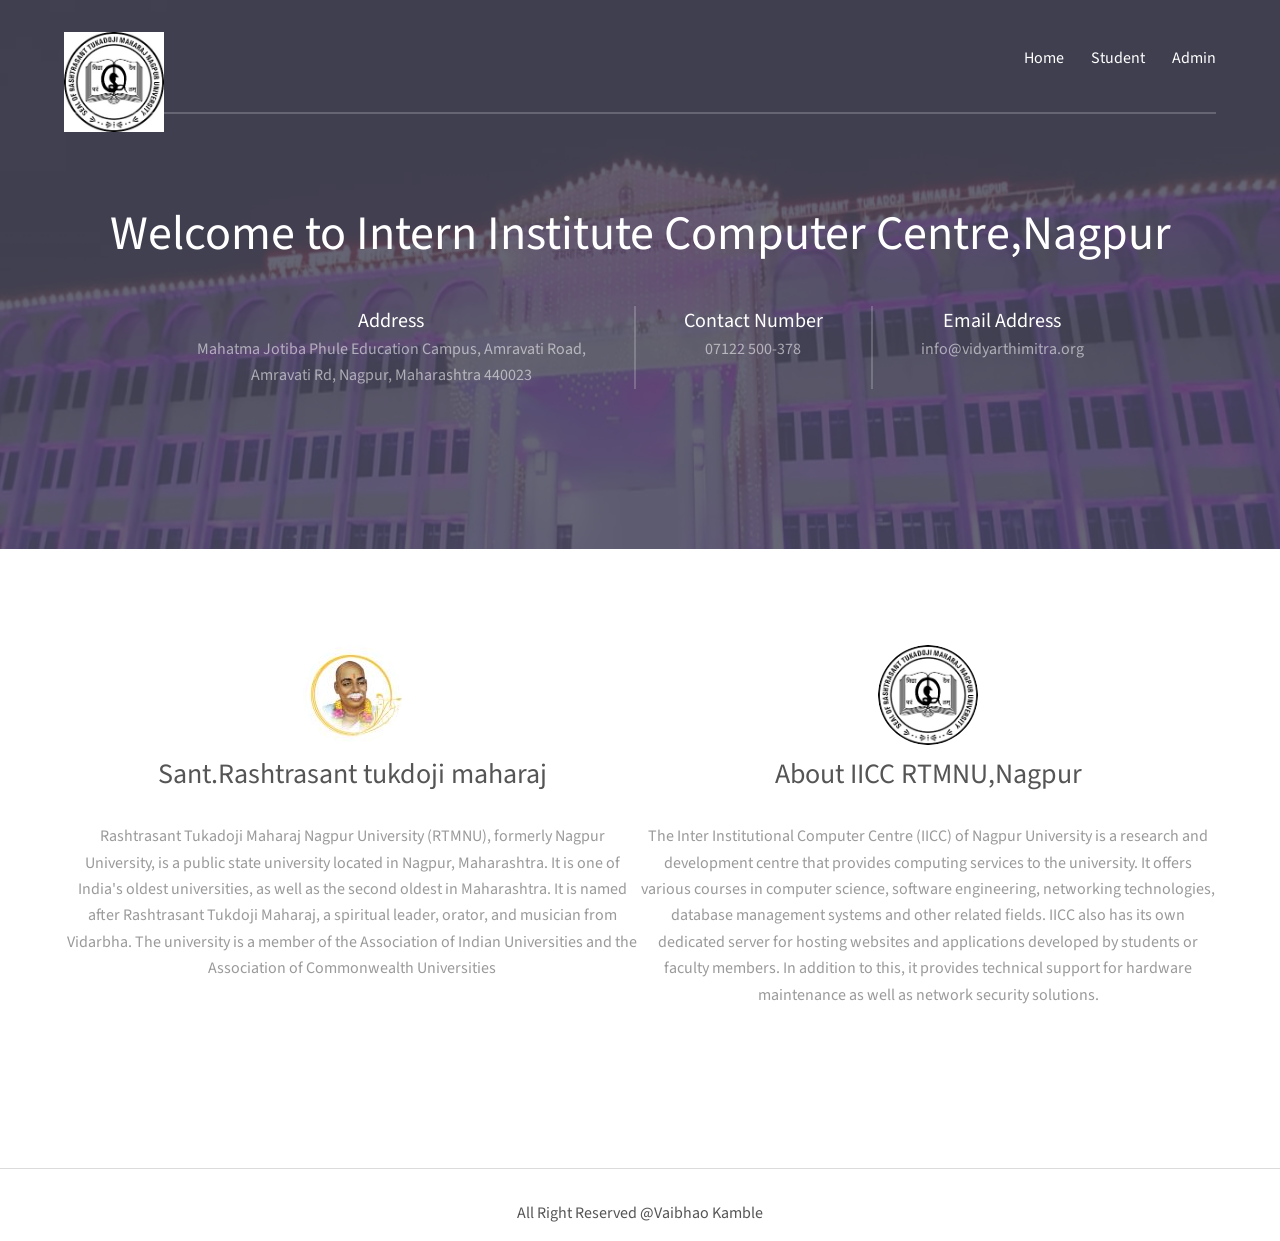
==== index.html @ 9a88040d "srms" ====
<!DOCTYPE html>
<html>
  <head>
    <title>RTMNU NAGPUR</title>
    <meta charset="utf-8" />
    <meta name="viewport" content="width=device-width, initial-scale=1" />
    <link rel="stylesheet" href="assets/css/main.css" />
  </head>
  <body>
    <!-- Header -->
    <header id="header">
      <div class="inner">
        <!--<a href="index.html" class="logo"><strong> NIT Raipur</strong></a>-->
        <div style="width: 10%; float: left">
          <img src="logo.jpeg" align="left" width="100" height="100" />
        </div>
        <nav id="nav">
          <a href="index.html">Home</a> <a href="dgiOneView.html">Student</a>
          <a href="adminLogin.html">Admin</a>
        </nav>
        <a href="#navPanel" class="navPanelToggle"
          ><span class="fa fa-bars"></span
        ></a>
      </div>
    </header>

    <!-- Banner -->
    <section id="banner">
      <div class="inner">
        <header>
          <h1>Welcome to Intern Institute Computer Centre,Nagpur</h1>
        </header>

        <div class="flex">
          <div>
            <h3>Address</h3>
            <p>
              Mahatma Jotiba Phule Education Campus, Amravati Road, <br />
              Amravati Rd, Nagpur, Maharashtra 440023
            </p>
          </div>

          <div>
            <h3>Contact Number</h3>
            <p>07122 500-378</p>
          </div>

          <div>
            <h3>Email Address</h3>
            <p>info@vidyarthimitra.org</p>
          </div>
        </div>
      </div>
    </section>

    <!-- Three -->
    <section id="three" class="wrapper align-center">
      <div class="inner">
        <div class="flex flex-2">
          <article>
            <div class="image round">
              <img src="rtmnu1.jpg" alt="Pic 01" />
            </div>
            <header>
              <h3>Sant.Rashtrasant tukdoji maharaj</h3>
            </header>
            <p>
              Rashtrasant Tukadoji Maharaj Nagpur University (RTMNU), formerly
              Nagpur University, is a public state university located in Nagpur,
              Maharashtra. It is one of India's oldest universities, as well as
              the second oldest in Maharashtra. It is named after Rashtrasant
              Tukdoji Maharaj, a spiritual leader, orator, and musician from
              Vidarbha. The university is a member of the Association of Indian
              Universities and the Association of Commonwealth Universities
            </p>
          </article>
          <article>
            <div class="image round">
              <img src="logo.jpeg" width="100" height="100" alt="Pic 02" />
            </div>
            <header>
              <h3>About IICC RTMNU,Nagpur</h3>
            </header>
            <p>
              The Inter Institutional Computer Centre (IICC) of Nagpur
              University is a research and development centre that provides
              computing services to the university. It offers various courses in
              computer science, software engineering, networking technologies,
              database management systems and other related fields. IICC also
              has its own dedicated server for hosting websites and applications
              developed by students or faculty members. In addition to this, it
              provides technical support for hardware maintenance as well as
              network security solutions.
            </p>
          </article>
        </div>
      </div>
    </section>

    <!-- Scripts -->
    <script src="assets/js/jquery.min.js"></script>
    <script src="assets/js/skel.min.js"></script>
    <script src="assets/js/util.js"></script>
    <script src="assets/js/main.js"></script>
    <hr class="new1" />
    <center>
      <h1>All Right Reserved @Vaibhao Kamble</h1>
    </center>
  </body>
</html>
---- assets/css/main.css ----
@charset "UTF-8";
@import url(font-awesome.min.css);
@import "https://fonts.googleapis.com/css?family=Source+Sans+Pro:300,400,600";

/*
	Projection by TEMPLATED
	templated.co @templatedco
	Released for free under the Creative Commons Attribution 3.0 license (templated.co/license)
*/

/* Reset */

	html, body, div, span, applet, object, iframe, h1, h2, h3, h4, h5, h6, p, blockquote, pre, a, abbr, acronym, address, big, cite, code, del, dfn, em, img, ins, kbd, q, s, samp, small, strike, strong, sub, sup, tt, var, b, u, i, center, dl, dt, dd, ol, ul, li, fieldset, form, label, legend, table, caption, tbody, tfoot, thead, tr, th, td, article, aside, canvas, details, embed, figure, figcaption, footer, header, hgroup, menu, nav, output, ruby, section, summary, time, mark, audio, video {
		margin: 0;
		padding: 0;
		border: 0;
		font-size: 100%;
		font: inherit;
		vertical-align: baseline;
	}

	article, aside, details, figcaption, figure, footer, header, hgroup, menu, nav, section {
		display: block;
	}

	body {
		line-height: 1;
	}

	ol, ul {
		list-style: none;
	}

	blockquote, q {
		quotes: none;
	}

	blockquote:before, blockquote:after, q:before, q:after {
		content: '';
		content: none;
	}

	table {
		border-collapse: collapse;
		border-spacing: 0;
	}

	body {
		-webkit-text-size-adjust: none;
	}

/* Box Model */

	*, *:before, *:after {
		-moz-box-sizing: border-box;
		-webkit-box-sizing: border-box;
		box-sizing: border-box;
	}

/* Containers */

	.container {
		margin-left: auto;
		margin-right: auto;
	}

	.container.\31 25\25 {
		width: 100%;
		max-width: 100em;
		min-width: 80em;
	}

	.container.\37 5\25 {
		width: 60em;
	}

	.container.\35 0\25 {
		width: 40em;
	}

	.container.\32 5\25 {
		width: 20em;
	}

	.container {
		width: 80em;
	}

	@media screen and (max-width: 1680px) {

		.container.\31 25\25 {
			width: 100%;
			max-width: 100em;
			min-width: 80em;
		}

		.container.\37 5\25 {
			width: 60em;
		}

		.container.\35 0\25 {
			width: 40em;
		}

		.container.\32 5\25 {
			width: 20em;
		}

		.container {
			width: 80em;
		}

	}

	@media screen and (max-width: 1280px) {

		.container.\31 25\25 {
			width: 100%;
			max-width: 81.25em;
			min-width: 65em;
		}

		.container.\37 5\25 {
			width: 48.75em;
		}

		.container.\35 0\25 {
			width: 32.5em;
		}

		.container.\32 5\25 {
			width: 16.25em;
		}

		.container {
			width: 65em;
		}

	}

	@media screen and (max-width: 980px) {

		.container.\31 25\25 {
			width: 100%;
			max-width: 112.5%;
			min-width: 90%;
		}

		.container.\37 5\25 {
			width: 67.5%;
		}

		.container.\35 0\25 {
			width: 45%;
		}

		.container.\32 5\25 {
			width: 22.5%;
		}

		.container {
			width: 90%;
		}

	}

	@media screen and (max-width: 736px) {

		.container.\31 25\25 {
			width: 100%;
			max-width: 112.5%;
			min-width: 90%;
		}

		.container.\37 5\25 {
			width: 67.5%;
		}

		.container.\35 0\25 {
			width: 45%;
		}

		.container.\32 5\25 {
			width: 22.5%;
		}

		.container {
			width: 90% !important;
		}

	}

	@media screen and (max-width: 480px) {

		.container.\31 25\25 {
			width: 100%;
			max-width: 112.5%;
			min-width: 90%;
		}

		.container.\37 5\25 {
			width: 67.5%;
		}

		.container.\35 0\25 {
			width: 45%;
		}

		.container.\32 5\25 {
			width: 22.5%;
		}

		.container {
			width: 90% !important;
		}

	}

/* Grid */

	.row {
		border-bottom: solid 1px transparent;
		-moz-box-sizing: border-box;
		-webkit-box-sizing: border-box;
		box-sizing: border-box;
	}

	.row > * {
		float: left;
		-moz-box-sizing: border-box;
		-webkit-box-sizing: border-box;
		box-sizing: border-box;
	}

	.row:after, .row:before {
		content: '';
		display: block;
		clear: both;
		height: 0;
	}

	.row.uniform > * > :first-child {
		margin-top: 0;
	}

	.row.uniform > * > :last-child {
		margin-bottom: 0;
	}

	.row.\30 \25 > * {
		padding: 0 0 0 0em;
	}

	.row.\30 \25 {
		margin: 0 0 -1px 0em;
	}

	.row.uniform.\30 \25 > * {
		padding: 0em 0 0 0em;
	}

	.row.uniform.\30 \25 {
		margin: 0em 0 -1px 0em;
	}

	.row > * {
		padding: 0 0 0 2em;
	}

	.row {
		margin: 0 0 -1px -2em;
	}

	.row.uniform > * {
		padding: 2em 0 0 2em;
	}

	.row.uniform {
		margin: -2em 0 -1px -2em;
	}

	.row.\32 00\25 > * {
		padding: 0 0 0 4em;
	}

	.row.\32 00\25 {
		margin: 0 0 -1px -4em;
	}

	.row.uniform.\32 00\25 > * {
		padding: 4em 0 0 4em;
	}

	.row.uniform.\32 00\25 {
		margin: -4em 0 -1px -4em;
	}

	.row.\31 50\25 > * {
		padding: 0 0 0 3em;
	}

	.row.\31 50\25 {
		margin: 0 0 -1px -3em;
	}

	.row.uniform.\31 50\25 > * {
		padding: 3em 0 0 3em;
	}

	.row.uniform.\31 50\25 {
		margin: -3em 0 -1px -3em;
	}

	.row.\35 0\25 > * {
		padding: 0 0 0 1em;
	}

	.row.\35 0\25 {
		margin: 0 0 -1px -1em;
	}

	.row.uniform.\35 0\25 > * {
		padding: 1em 0 0 1em;
	}

	.row.uniform.\35 0\25 {
		margin: -1em 0 -1px -1em;
	}

	.row.\32 5\25 > * {
		padding: 0 0 0 0.5em;
	}

	.row.\32 5\25 {
		margin: 0 0 -1px -0.5em;
	}

	.row.uniform.\32 5\25 > * {
		padding: 0.5em 0 0 0.5em;
	}

	.row.uniform.\32 5\25 {
		margin: -0.5em 0 -1px -0.5em;
	}

	.\31 2u, .\31 2u\24 {
		width: 100%;
		clear: none;
		margin-left: 0;
	}

	.\31 1u, .\31 1u\24 {
		width: 91.6666666667%;
		clear: none;
		margin-left: 0;
	}

	.\31 0u, .\31 0u\24 {
		width: 83.3333333333%;
		clear: none;
		margin-left: 0;
	}

	.\39 u, .\39 u\24 {
		width: 75%;
		clear: none;
		margin-left: 0;
	}

	.\38 u, .\38 u\24 {
		width: 66.6666666667%;
		clear: none;
		margin-left: 0;
	}

	.\37 u, .\37 u\24 {
		width: 58.3333333333%;
		clear: none;
		margin-left: 0;
	}

	.\36 u, .\36 u\24 {
		width: 50%;
		clear: none;
		margin-left: 0;
	}

	.\35 u, .\35 u\24 {
		width: 41.6666666667%;
		clear: none;
		margin-left: 0;
	}

	.\34 u, .\34 u\24 {
		width: 33.3333333333%;
		clear: none;
		margin-left: 0;
	}

	.\33 u, .\33 u\24 {
		width: 25%;
		clear: none;
		margin-left: 0;
	}

	.\32 u, .\32 u\24 {
		width: 16.6666666667%;
		clear: none;
		margin-left: 0;
	}

	.\31 u, .\31 u\24 {
		width: 8.3333333333%;
		clear: none;
		margin-left: 0;
	}

	.\31 2u\24 + *,
	.\31 1u\24 + *,
	.\31 0u\24 + *,
	.\39 u\24 + *,
	.\38 u\24 + *,
	.\37 u\24 + *,
	.\36 u\24 + *,
	.\35 u\24 + *,
	.\34 u\24 + *,
	.\33 u\24 + *,
	.\32 u\24 + *,
	.\31 u\24 + * {
		clear: left;
	}

	.\-11u {
		margin-left: 91.66667%;
	}

	.\-10u {
		margin-left: 83.33333%;
	}

	.\-9u {
		margin-left: 75%;
	}

	.\-8u {
		margin-left: 66.66667%;
	}

	.\-7u {
		margin-left: 58.33333%;
	}

	.\-6u {
		margin-left: 50%;
	}

	.\-5u {
		margin-left: 41.66667%;
	}

	.\-4u {
		margin-left: 33.33333%;
	}

	.\-3u {
		margin-left: 25%;
	}

	.\-2u {
		margin-left: 16.66667%;
	}

	.\-1u {
		margin-left: 8.33333%;
	}

	@media screen and (max-width: 1680px) {

		.row > * {
			padding: 0 0 0 2em;
		}

		.row {
			margin: 0 0 -1px -2em;
		}

		.row.uniform > * {
			padding: 2em 0 0 2em;
		}

		.row.uniform {
			margin: -2em 0 -1px -2em;
		}

		.row.\32 00\25 > * {
			padding: 0 0 0 4em;
		}

		.row.\32 00\25 {
			margin: 0 0 -1px -4em;
		}

		.row.uniform.\32 00\25 > * {
			padding: 4em 0 0 4em;
		}

		.row.uniform.\32 00\25 {
			margin: -4em 0 -1px -4em;
		}

		.row.\31 50\25 > * {
			padding: 0 0 0 3em;
		}

		.row.\31 50\25 {
			margin: 0 0 -1px -3em;
		}

		.row.uniform.\31 50\25 > * {
			padding: 3em 0 0 3em;
		}

		.row.uniform.\31 50\25 {
			margin: -3em 0 -1px -3em;
		}

		.row.\35 0\25 > * {
			padding: 0 0 0 1em;
		}

		.row.\35 0\25 {
			margin: 0 0 -1px -1em;
		}

		.row.uniform.\35 0\25 > * {
			padding: 1em 0 0 1em;
		}

		.row.uniform.\35 0\25 {
			margin: -1em 0 -1px -1em;
		}

		.row.\32 5\25 > * {
			padding: 0 0 0 0.5em;
		}

		.row.\32 5\25 {
			margin: 0 0 -1px -0.5em;
		}

		.row.uniform.\32 5\25 > * {
			padding: 0.5em 0 0 0.5em;
		}

		.row.uniform.\32 5\25 {
			margin: -0.5em 0 -1px -0.5em;
		}

		.\31 2u\28xlarge\29, .\31 2u\24\28xlarge\29 {
			width: 100%;
			clear: none;
			margin-left: 0;
		}

		.\31 1u\28xlarge\29, .\31 1u\24\28xlarge\29 {
			width: 91.6666666667%;
			clear: none;
			margin-left: 0;
		}

		.\31 0u\28xlarge\29, .\31 0u\24\28xlarge\29 {
			width: 83.3333333333%;
			clear: none;
			margin-left: 0;
		}

		.\39 u\28xlarge\29, .\39 u\24\28xlarge\29 {
			width: 75%;
			clear: none;
			margin-left: 0;
		}

		.\38 u\28xlarge\29, .\38 u\24\28xlarge\29 {
			width: 66.6666666667%;
			clear: none;
			margin-left: 0;
		}

		.\37 u\28xlarge\29, .\37 u\24\28xlarge\29 {
			width: 58.3333333333%;
			clear: none;
			margin-left: 0;
		}

		.\36 u\28xlarge\29, .\36 u\24\28xlarge\29 {
			width: 50%;
			clear: none;
			margin-left: 0;
		}

		.\35 u\28xlarge\29, .\35 u\24\28xlarge\29 {
			width: 41.6666666667%;
			clear: none;
			margin-left: 0;
		}

		.\34 u\28xlarge\29, .\34 u\24\28xlarge\29 {
			width: 33.3333333333%;
			clear: none;
			margin-left: 0;
		}

		.\33 u\28xlarge\29, .\33 u\24\28xlarge\29 {
			width: 25%;
			clear: none;
			margin-left: 0;
		}

		.\32 u\28xlarge\29, .\32 u\24\28xlarge\29 {
			width: 16.6666666667%;
			clear: none;
			margin-left: 0;
		}

		.\31 u\28xlarge\29, .\31 u\24\28xlarge\29 {
			width: 8.3333333333%;
			clear: none;
			margin-left: 0;
		}

		.\31 2u\24\28xlarge\29 + *,
		.\31 1u\24\28xlarge\29 + *,
		.\31 0u\24\28xlarge\29 + *,
		.\39 u\24\28xlarge\29 + *,
		.\38 u\24\28xlarge\29 + *,
		.\37 u\24\28xlarge\29 + *,
		.\36 u\24\28xlarge\29 + *,
		.\35 u\24\28xlarge\29 + *,
		.\34 u\24\28xlarge\29 + *,
		.\33 u\24\28xlarge\29 + *,
		.\32 u\24\28xlarge\29 + *,
		.\31 u\24\28xlarge\29 + * {
			clear: left;
		}

		.\-11u\28xlarge\29 {
			margin-left: 91.66667%;
		}

		.\-10u\28xlarge\29 {
			margin-left: 83.33333%;
		}

		.\-9u\28xlarge\29 {
			margin-left: 75%;
		}

		.\-8u\28xlarge\29 {
			margin-left: 66.66667%;
		}

		.\-7u\28xlarge\29 {
			margin-left: 58.33333%;
		}

		.\-6u\28xlarge\29 {
			margin-left: 50%;
		}

		.\-5u\28xlarge\29 {
			margin-left: 41.66667%;
		}

		.\-4u\28xlarge\29 {
			margin-left: 33.33333%;
		}

		.\-3u\28xlarge\29 {
			margin-left: 25%;
		}

		.\-2u\28xlarge\29 {
			margin-left: 16.66667%;
		}

		.\-1u\28xlarge\29 {
			margin-left: 8.33333%;
		}

	}

	@media screen and (max-width: 1280px) {

		.row > * {
			padding: 0 0 0 1.5em;
		}

		.row {
			margin: 0 0 -1px -1.5em;
		}

		.row.uniform > * {
			padding: 1.5em 0 0 1.5em;
		}

		.row.uniform {
			margin: -1.5em 0 -1px -1.5em;
		}

		.row.\32 00\25 > * {
			padding: 0 0 0 3em;
		}

		.row.\32 00\25 {
			margin: 0 0 -1px -3em;
		}

		.row.uniform.\32 00\25 > * {
			padding: 3em 0 0 3em;
		}

		.row.uniform.\32 00\25 {
			margin: -3em 0 -1px -3em;
		}

		.row.\31 50\25 > * {
			padding: 0 0 0 2.25em;
		}

		.row.\31 50\25 {
			margin: 0 0 -1px -2.25em;
		}

		.row.uniform.\31 50\25 > * {
			padding: 2.25em 0 0 2.25em;
		}

		.row.uniform.\31 50\25 {
			margin: -2.25em 0 -1px -2.25em;
		}

		.row.\35 0\25 > * {
			padding: 0 0 0 0.75em;
		}

		.row.\35 0\25 {
			margin: 0 0 -1px -0.75em;
		}

		.row.uniform.\35 0\25 > * {
			padding: 0.75em 0 0 0.75em;
		}

		.row.uniform.\35 0\25 {
			margin: -0.75em 0 -1px -0.75em;
		}

		.row.\32 5\25 > * {
			padding: 0 0 0 0.375em;
		}

		.row.\32 5\25 {
			margin: 0 0 -1px -0.375em;
		}

		.row.uniform.\32 5\25 > * {
			padding: 0.375em 0 0 0.375em;
		}

		.row.uniform.\32 5\25 {
			margin: -0.375em 0 -1px -0.375em;
		}

		.\31 2u\28large\29, .\31 2u\24\28large\29 {
			width: 100%;
			clear: none;
			margin-left: 0;
		}

		.\31 1u\28large\29, .\31 1u\24\28large\29 {
			width: 91.6666666667%;
			clear: none;
			margin-left: 0;
		}

		.\31 0u\28large\29, .\31 0u\24\28large\29 {
			width: 83.3333333333%;
			clear: none;
			margin-left: 0;
		}

		.\39 u\28large\29, .\39 u\24\28large\29 {
			width: 75%;
			clear: none;
			margin-left: 0;
		}

		.\38 u\28large\29, .\38 u\24\28large\29 {
			width: 66.6666666667%;
			clear: none;
			margin-left: 0;
		}

		.\37 u\28large\29, .\37 u\24\28large\29 {
			width: 58.3333333333%;
			clear: none;
			margin-left: 0;
		}

		.\36 u\28large\29, .\36 u\24\28large\29 {
			width: 50%;
			clear: none;
			margin-left: 0;
		}

		.\35 u\28large\29, .\35 u\24\28large\29 {
			width: 41.6666666667%;
			clear: none;
			margin-left: 0;
		}

		.\34 u\28large\29, .\34 u\24\28large\29 {
			width: 33.3333333333%;
			clear: none;
			margin-left: 0;
		}

		.\33 u\28large\29, .\33 u\24\28large\29 {
			width: 25%;
			clear: none;
			margin-left: 0;
		}

		.\32 u\28large\29, .\32 u\24\28large\29 {
			width: 16.6666666667%;
			clear: none;
			margin-left: 0;
		}

		.\31 u\28large\29, .\31 u\24\28large\29 {
			width: 8.3333333333%;
			clear: none;
			margin-left: 0;
		}

		.\31 2u\24\28large\29 + *,
		.\31 1u\24\28large\29 + *,
		.\31 0u\24\28large\29 + *,
		.\39 u\24\28large\29 + *,
		.\38 u\24\28large\29 + *,
		.\37 u\24\28large\29 + *,
		.\36 u\24\28large\29 + *,
		.\35 u\24\28large\29 + *,
		.\34 u\24\28large\29 + *,
		.\33 u\24\28large\29 + *,
		.\32 u\24\28large\29 + *,
		.\31 u\24\28large\29 + * {
			clear: left;
		}

		.\-11u\28large\29 {
			margin-left: 91.66667%;
		}

		.\-10u\28large\29 {
			margin-left: 83.33333%;
		}

		.\-9u\28large\29 {
			margin-left: 75%;
		}

		.\-8u\28large\29 {
			margin-left: 66.66667%;
		}

		.\-7u\28large\29 {
			margin-left: 58.33333%;
		}

		.\-6u\28large\29 {
			margin-left: 50%;
		}

		.\-5u\28large\29 {
			margin-left: 41.66667%;
		}

		.\-4u\28large\29 {
			margin-left: 33.33333%;
		}

		.\-3u\28large\29 {
			margin-left: 25%;
		}

		.\-2u\28large\29 {
			margin-left: 16.66667%;
		}

		.\-1u\28large\29 {
			margin-left: 8.33333%;
		}

	}

	@media screen and (max-width: 980px) {

		.row > * {
			padding: 0 0 0 1.5em;
		}

		.row {
			margin: 0 0 -1px -1.5em;
		}

		.row.uniform > * {
			padding: 1.5em 0 0 1.5em;
		}

		.row.uniform {
			margin: -1.5em 0 -1px -1.5em;
		}

		.row.\32 00\25 > * {
			padding: 0 0 0 3em;
		}

		.row.\32 00\25 {
			margin: 0 0 -1px -3em;
		}

		.row.uniform.\32 00\25 > * {
			padding: 3em 0 0 3em;
		}

		.row.uniform.\32 00\25 {
			margin: -3em 0 -1px -3em;
		}

		.row.\31 50\25 > * {
			padding: 0 0 0 2.25em;
		}

		.row.\31 50\25 {
			margin: 0 0 -1px -2.25em;
		}

		.row.uniform.\31 50\25 > * {
			padding: 2.25em 0 0 2.25em;
		}

		.row.uniform.\31 50\25 {
			margin: -2.25em 0 -1px -2.25em;
		}

		.row.\35 0\25 > * {
			padding: 0 0 0 0.75em;
		}

		.row.\35 0\25 {
			margin: 0 0 -1px -0.75em;
		}

		.row.uniform.\35 0\25 > * {
			padding: 0.75em 0 0 0.75em;
		}

		.row.uniform.\35 0\25 {
			margin: -0.75em 0 -1px -0.75em;
		}

		.row.\32 5\25 > * {
			padding: 0 0 0 0.375em;
		}

		.row.\32 5\25 {
			margin: 0 0 -1px -0.375em;
		}

		.row.uniform.\32 5\25 > * {
			padding: 0.375em 0 0 0.375em;
		}

		.row.uniform.\32 5\25 {
			margin: -0.375em 0 -1px -0.375em;
		}

		.\31 2u\28medium\29, .\31 2u\24\28medium\29 {
			width: 100%;
			clear: none;
			margin-left: 0;
		}

		.\31 1u\28medium\29, .\31 1u\24\28medium\29 {
			width: 91.6666666667%;
			clear: none;
			margin-left: 0;
		}

		.\31 0u\28medium\29, .\31 0u\24\28medium\29 {
			width: 83.3333333333%;
			clear: none;
			margin-left: 0;
		}

		.\39 u\28medium\29, .\39 u\24\28medium\29 {
			width: 75%;
			clear: none;
			margin-left: 0;
		}

		.\38 u\28medium\29, .\38 u\24\28medium\29 {
			width: 66.6666666667%;
			clear: none;
			margin-left: 0;
		}

		.\37 u\28medium\29, .\37 u\24\28medium\29 {
			width: 58.3333333333%;
			clear: none;
			margin-left: 0;
		}

		.\36 u\28medium\29, .\36 u\24\28medium\29 {
			width: 50%;
			clear: none;
			margin-left: 0;
		}

		.\35 u\28medium\29, .\35 u\24\28medium\29 {
			width: 41.6666666667%;
			clear: none;
			margin-left: 0;
		}

		.\34 u\28medium\29, .\34 u\24\28medium\29 {
			width: 33.3333333333%;
			clear: none;
			margin-left: 0;
		}

		.\33 u\28medium\29, .\33 u\24\28medium\29 {
			width: 25%;
			clear: none;
			margin-left: 0;
		}

		.\32 u\28medium\29, .\32 u\24\28medium\29 {
			width: 16.6666666667%;
			clear: none;
			margin-left: 0;
		}

		.\31 u\28medium\29, .\31 u\24\28medium\29 {
			width: 8.3333333333%;
			clear: none;
			margin-left: 0;
		}

		.\31 2u\24\28medium\29 + *,
		.\31 1u\24\28medium\29 + *,
		.\31 0u\24\28medium\29 + *,
		.\39 u\24\28medium\29 + *,
		.\38 u\24\28medium\29 + *,
		.\37 u\24\28medium\29 + *,
		.\36 u\24\28medium\29 + *,
		.\35 u\24\28medium\29 + *,
		.\34 u\24\28medium\29 + *,
		.\33 u\24\28medium\29 + *,
		.\32 u\24\28medium\29 + *,
		.\31 u\24\28medium\29 + * {
			clear: left;
		}

		.\-11u\28medium\29 {
			margin-left: 91.66667%;
		}

		.\-10u\28medium\29 {
			margin-left: 83.33333%;
		}

		.\-9u\28medium\29 {
			margin-left: 75%;
		}

		.\-8u\28medium\29 {
			margin-left: 66.66667%;
		}

		.\-7u\28medium\29 {
			margin-left: 58.33333%;
		}

		.\-6u\28medium\29 {
			margin-left: 50%;
		}

		.\-5u\28medium\29 {
			margin-left: 41.66667%;
		}

		.\-4u\28medium\29 {
			margin-left: 33.33333%;
		}

		.\-3u\28medium\29 {
			margin-left: 25%;
		}

		.\-2u\28medium\29 {
			margin-left: 16.66667%;
		}

		.\-1u\28medium\29 {
			margin-left: 8.33333%;
		}

	}

	@media screen and (max-width: 736px) {

		.row > * {
			padding: 0 0 0 1.25em;
		}

		.row {
			margin: 0 0 -1px -1.25em;
		}

		.row.uniform > * {
			padding: 1.25em 0 0 1.25em;
		}

		.row.uniform {
			margin: -1.25em 0 -1px -1.25em;
		}

		.row.\32 00\25 > * {
			padding: 0 0 0 2.5em;
		}

		.row.\32 00\25 {
			margin: 0 0 -1px -2.5em;
		}

		.row.uniform.\32 00\25 > * {
			padding: 2.5em 0 0 2.5em;
		}

		.row.uniform.\32 00\25 {
			margin: -2.5em 0 -1px -2.5em;
		}

		.row.\31 50\25 > * {
			padding: 0 0 0 1.875em;
		}

		.row.\31 50\25 {
			margin: 0 0 -1px -1.875em;
		}

		.row.uniform.\31 50\25 > * {
			padding: 1.875em 0 0 1.875em;
		}

		.row.uniform.\31 50\25 {
			margin: -1.875em 0 -1px -1.875em;
		}

		.row.\35 0\25 > * {
			padding: 0 0 0 0.625em;
		}

		.row.\35 0\25 {
			margin: 0 0 -1px -0.625em;
		}

		.row.uniform.\35 0\25 > * {
			padding: 0.625em 0 0 0.625em;
		}

		.row.uniform.\35 0\25 {
			margin: -0.625em 0 -1px -0.625em;
		}

		.row.\32 5\25 > * {
			padding: 0 0 0 0.3125em;
		}

		.row.\32 5\25 {
			margin: 0 0 -1px -0.3125em;
		}

		.row.uniform.\32 5\25 > * {
			padding: 0.3125em 0 0 0.3125em;
		}

		.row.uniform.\32 5\25 {
			margin: -0.3125em 0 -1px -0.3125em;
		}

		.\31 2u\28small\29, .\31 2u\24\28small\29 {
			width: 100%;
			clear: none;
			margin-left: 0;
		}

		.\31 1u\28small\29, .\31 1u\24\28small\29 {
			width: 91.6666666667%;
			clear: none;
			margin-left: 0;
		}

		.\31 0u\28small\29, .\31 0u\24\28small\29 {
			width: 83.3333333333%;
			clear: none;
			margin-left: 0;
		}

		.\39 u\28small\29, .\39 u\24\28small\29 {
			width: 75%;
			clear: none;
			margin-left: 0;
		}

		.\38 u\28small\29, .\38 u\24\28small\29 {
			width: 66.6666666667%;
			clear: none;
			margin-left: 0;
		}

		.\37 u\28small\29, .\37 u\24\28small\29 {
			width: 58.3333333333%;
			clear: none;
			margin-left: 0;
		}

		.\36 u\28small\29, .\36 u\24\28small\29 {
			width: 50%;
			clear: none;
			margin-left: 0;
		}

		.\35 u\28small\29, .\35 u\24\28small\29 {
			width: 41.6666666667%;
			clear: none;
			margin-left: 0;
		}

		.\34 u\28small\29, .\34 u\24\28small\29 {
			width: 33.3333333333%;
			clear: none;
			margin-left: 0;
		}

		.\33 u\28small\29, .\33 u\24\28small\29 {
			width: 25%;
			clear: none;
			margin-left: 0;
		}

		.\32 u\28small\29, .\32 u\24\28small\29 {
			width: 16.6666666667%;
			clear: none;
			margin-left: 0;
		}

		.\31 u\28small\29, .\31 u\24\28small\29 {
			width: 8.3333333333%;
			clear: none;
			margin-left: 0;
		}

		.\31 2u\24\28small\29 + *,
		.\31 1u\24\28small\29 + *,
		.\31 0u\24\28small\29 + *,
		.\39 u\24\28small\29 + *,
		.\38 u\24\28small\29 + *,
		.\37 u\24\28small\29 + *,
		.\36 u\24\28small\29 + *,
		.\35 u\24\28small\29 + *,
		.\34 u\24\28small\29 + *,
		.\33 u\24\28small\29 + *,
		.\32 u\24\28small\29 + *,
		.\31 u\24\28small\29 + * {
			clear: left;
		}

		.\-11u\28small\29 {
			margin-left: 91.66667%;
		}

		.\-10u\28small\29 {
			margin-left: 83.33333%;
		}

		.\-9u\28small\29 {
			margin-left: 75%;
		}

		.\-8u\28small\29 {
			margin-left: 66.66667%;
		}

		.\-7u\28small\29 {
			margin-left: 58.33333%;
		}

		.\-6u\28small\29 {
			margin-left: 50%;
		}

		.\-5u\28small\29 {
			margin-left: 41.66667%;
		}

		.\-4u\28small\29 {
			margin-left: 33.33333%;
		}

		.\-3u\28small\29 {
			margin-left: 25%;
		}

		.\-2u\28small\29 {
			margin-left: 16.66667%;
		}

		.\-1u\28small\29 {
			margin-left: 8.33333%;
		}

	}

	@media screen and (max-width: 480px) {

		.row > * {
			padding: 0 0 0 1.25em;
		}

		.row {
			margin: 0 0 -1px -1.25em;
		}

		.row.uniform > * {
			padding: 1.25em 0 0 1.25em;
		}

		.row.uniform {
			margin: -1.25em 0 -1px -1.25em;
		}

		.row.\32 00\25 > * {
			padding: 0 0 0 2.5em;
		}

		.row.\32 00\25 {
			margin: 0 0 -1px -2.5em;
		}

		.row.uniform.\32 00\25 > * {
			padding: 2.5em 0 0 2.5em;
		}

		.row.uniform.\32 00\25 {
			margin: -2.5em 0 -1px -2.5em;
		}

		.row.\31 50\25 > * {
			padding: 0 0 0 1.875em;
		}

		.row.\31 50\25 {
			margin: 0 0 -1px -1.875em;
		}

		.row.uniform.\31 50\25 > * {
			padding: 1.875em 0 0 1.875em;
		}

		.row.uniform.\31 50\25 {
			margin: -1.875em 0 -1px -1.875em;
		}

		.row.\35 0\25 > * {
			padding: 0 0 0 0.625em;
		}

		.row.\35 0\25 {
			margin: 0 0 -1px -0.625em;
		}

		.row.uniform.\35 0\25 > * {
			padding: 0.625em 0 0 0.625em;
		}

		.row.uniform.\35 0\25 {
			margin: -0.625em 0 -1px -0.625em;
		}

		.row.\32 5\25 > * {
			padding: 0 0 0 0.3125em;
		}

		.row.\32 5\25 {
			margin: 0 0 -1px -0.3125em;
		}

		.row.uniform.\32 5\25 > * {
			padding: 0.3125em 0 0 0.3125em;
		}

		.row.uniform.\32 5\25 {
			margin: -0.3125em 0 -1px -0.3125em;
		}

		.\31 2u\28xsmall\29, .\31 2u\24\28xsmall\29 {
			width: 100%;
			clear: none;
			margin-left: 0;
		}

		.\31 1u\28xsmall\29, .\31 1u\24\28xsmall\29 {
			width: 91.6666666667%;
			clear: none;
			margin-left: 0;
		}

		.\31 0u\28xsmall\29, .\31 0u\24\28xsmall\29 {
			width: 83.3333333333%;
			clear: none;
			margin-left: 0;
		}

		.\39 u\28xsmall\29, .\39 u\24\28xsmall\29 {
			width: 75%;
			clear: none;
			margin-left: 0;
		}

		.\38 u\28xsmall\29, .\38 u\24\28xsmall\29 {
			width: 66.6666666667%;
			clear: none;
			margin-left: 0;
		}

		.\37 u\28xsmall\29, .\37 u\24\28xsmall\29 {
			width: 58.3333333333%;
			clear: none;
			margin-left: 0;
		}

		.\36 u\28xsmall\29, .\36 u\24\28xsmall\29 {
			width: 50%;
			clear: none;
			margin-left: 0;
		}

		.\35 u\28xsmall\29, .\35 u\24\28xsmall\29 {
			width: 41.6666666667%;
			clear: none;
			margin-left: 0;
		}

		.\34 u\28xsmall\29, .\34 u\24\28xsmall\29 {
			width: 33.3333333333%;
			clear: none;
			margin-left: 0;
		}

		.\33 u\28xsmall\29, .\33 u\24\28xsmall\29 {
			width: 25%;
			clear: none;
			margin-left: 0;
		}

		.\32 u\28xsmall\29, .\32 u\24\28xsmall\29 {
			width: 16.6666666667%;
			clear: none;
			margin-left: 0;
		}

		.\31 u\28xsmall\29, .\31 u\24\28xsmall\29 {
			width: 8.3333333333%;
			clear: none;
			margin-left: 0;
		}

		.\31 2u\24\28xsmall\29 + *,
		.\31 1u\24\28xsmall\29 + *,
		.\31 0u\24\28xsmall\29 + *,
		.\39 u\24\28xsmall\29 + *,
		.\38 u\24\28xsmall\29 + *,
		.\37 u\24\28xsmall\29 + *,
		.\36 u\24\28xsmall\29 + *,
		.\35 u\24\28xsmall\29 + *,
		.\34 u\24\28xsmall\29 + *,
		.\33 u\24\28xsmall\29 + *,
		.\32 u\24\28xsmall\29 + *,
		.\31 u\24\28xsmall\29 + * {
			clear: left;
		}

		.\-11u\28xsmall\29 {
			margin-left: 91.66667%;
		}

		.\-10u\28xsmall\29 {
			margin-left: 83.33333%;
		}

		.\-9u\28xsmall\29 {
			margin-left: 75%;
		}

		.\-8u\28xsmall\29 {
			margin-left: 66.66667%;
		}

		.\-7u\28xsmall\29 {
			margin-left: 58.33333%;
		}

		.\-6u\28xsmall\29 {
			margin-left: 50%;
		}

		.\-5u\28xsmall\29 {
			margin-left: 41.66667%;
		}

		.\-4u\28xsmall\29 {
			margin-left: 33.33333%;
		}

		.\-3u\28xsmall\29 {
			margin-left: 25%;
		}

		.\-2u\28xsmall\29 {
			margin-left: 16.66667%;
		}

		.\-1u\28xsmall\29 {
			margin-left: 8.33333%;
		}

	}

/* Basic */

	@-ms-viewport {
		width: device-width;
	}

	body {
		-ms-overflow-style: scrollbar;
	}

	@media screen and (max-width: 480px) {

		html, body {
			min-width: 320px;
		}

	}

	body {
		background: #fff;
	}

		body.is-loading *, body.is-loading *:before, body.is-loading *:after {
			-moz-animation: none !important;
			-webkit-animation: none !important;
			-ms-animation: none !important;
			animation: none !important;
			-moz-transition: none !important;
			-webkit-transition: none !important;
			-ms-transition: none !important;
			transition: none !important;
		}

/* Type */

	body, input, select, textarea {
		color: #9a9a9a;
		font-family: "Source Sans Pro", Arial, Helvetica, sans-serif;
		font-size: 14pt;
		font-weight: 400;
		line-height: 1.65;
	}

		@media screen and (max-width: 1680px) {

			body, input, select, textarea {
				font-size: 12pt;
			}

		}

		@media screen and (max-width: 1280px) {

			body, input, select, textarea {
				font-size: 12pt;
			}

		}

		@media screen and (max-width: 980px) {

			body, input, select, textarea {
				font-size: 12pt;
			}

		}

		@media screen and (max-width: 736px) {

			body, input, select, textarea {
				font-size: 12pt;
			}

		}

		@media screen and (max-width: 480px) {

			body, input, select, textarea {
				font-size: 12pt;
			}

		}

	a {
		color: #6cc091;
		text-decoration: underline;
	}

		a:hover {
			text-decoration: none;
		}

	strong, b {
		color: #555;
		font-weight: 600;
	}

	em, i {
		font-style: italic;
	}

	p {
		margin: 0 0 2em 0;
	}

	h1, h2, h3, h4, h5, h6 {
		color: #555;
		font-weight: 400;
		line-height: 1.5;
		margin: 0 0 1em 0;
	}

		h1 a, h2 a, h3 a, h4 a, h5 a, h6 a {
			color: inherit;
			text-decoration: none;
		}

	h2 {
		font-size: 1.85em;
		font-weight: 300;
	}

	h3 {
		font-size: 1.75em;
	}

		@media screen and (max-width: 480px) {

			h3 {
				font-size: 1.25em;
			}

		}

	h4 {
		font-size: 1.5em;
	}

	h5 {
		font-size: 0.9em;
	}

	h6 {
		font-size: 0.7em;
	}

	sub {
		font-size: 0.8em;
		position: relative;
		top: 0.5em;
	}

	sup {
		font-size: 0.8em;
		position: relative;
		top: -0.5em;
	}

	blockquote {
		border-left: solid 4px #dbdbdb;
		font-style: italic;
		margin: 0 0 2em 0;
		padding: 0.5em 0 0.5em 2em;
	}

	code {
		background: rgba(144, 144, 144, 0.075);
		border-radius: 0;
		border: solid 1px #dbdbdb;
		font-family: "Courier New", monospace;
		font-size: 0.9em;
		margin: 0 0.25em;
		padding: 0.25em 0.65em;
	}

	pre {
		-webkit-overflow-scrolling: touch;
		font-family: "Courier New", monospace;
		font-size: 0.9em;
		margin: 0 0 2em 0;
	}

		pre code {
			display: block;
			line-height: 1.75;
			padding: 1em 1.5em;
			overflow-x: auto;
		}

	hr {
		border: 0;
		border-bottom: solid 1px #dbdbdb;
		margin: 2em 0;
	}

		hr.major {
			margin: 3em 0;
		}

	.align-left {
		text-align: left;
	}

	.align-center {
		text-align: center;
	}

	.align-right {
		text-align: right;
	}

	.inner {
		max-width: 75em;
		margin: 0 auto;
	}

		@media screen and (max-width: 1280px) {

			.inner {
				max-width: 90%;
			}

		}

		@media screen and (max-width: 480px) {

			.inner {
				max-width: 90%;
			}

		}

/* Section/Article */

	section.special, article.special {
		text-align: center;
	}

		section.special article, article.special article {
			text-align: left;
		}

	section.wrapper, article.wrapper {
		padding: 6em 0;
	}

		section.wrapper header, article.wrapper header {
			margin-bottom: 4em;
		}

			section.wrapper header h2, article.wrapper header h2 {
				font-size: 2.75em;
				margin: 0 0 .5em 0;
			}

			section.wrapper header p, article.wrapper header p {
				font-size: 1em;
			}

		section.wrapper article header, article.wrapper article header {
			margin: 0;
		}

		@media screen and (max-width: 980px) {

			section.wrapper, article.wrapper {
				padding: 4em 0;
			}

		}

		@media screen and (max-width: 736px) {

			section.wrapper, article.wrapper {
				padding: 3em 0;
			}

				section.wrapper header, article.wrapper header {
					margin-bottom: 2em;
				}

					section.wrapper header h2, article.wrapper header h2 {
						font-size: 2em;
					}

					section.wrapper header p, article.wrapper header p {
						font-size: .9em;
					}

		}

		@media screen and (max-width: 480px) {

			section.wrapper article, article.wrapper article {
				text-align: center;
			}

		}

	header p {
		color: #bbb;
		position: relative;
		margin: 0 0 1.5em 0;
	}

	header h2 + p {
		font-size: 1.25em;
		margin-top: -1em;
	}

	header h3 + p {
		font-size: 1.1em;
		margin-top: -0.8em;
	}

	header h4 + p,
	header h5 + p,
	header h6 + p {
		font-size: 0.9em;
		margin-top: -0.6em;
	}

/* Flex */

	.flex {
		display: -ms-flexbox;
		-ms-flex-wrap: wrap;
		-ms-flex-pack: justify;
		-moz-justify-content: space-between;
		-webkit-justify-content: space-between;
		-ms-justify-content: space-between;
		justify-content: space-between;
		display: -moz-flex;
		display: -webkit-flex;
		display: -ms-flex;
		display: flex;
		-moz-flex-wrap: wrap;
		-webkit-flex-wrap: wrap;
		-ms-flex-wrap: wrap;
		flex-wrap: wrap;
		width: 100%;
	}

		.flex.flex-2 {
			-moz-justify-content: space-between;
			-webkit-justify-content: space-between;
			-ms-justify-content: space-between;
			justify-content: space-between;
		}

			.flex.flex-2 article {
				width: 50%;
			}

		@media screen and (max-width: 980px) {

			.flex.flex-2 article {
				width: 100%;
				margin-bottom: 3em;
			}

				.flex.flex-2 article:last-child {
					margin-bottom: 0;
				}

		}

		@media screen and (max-width: 480px) {

			.flex.flex-2 br {
				display: none;
			}

		}

/* Form */

	form {
		margin: 0 0 2em 0;
	}

		form .field {
			margin-bottom: 1.5em;
		}

			form .field.half {
				display: inline-block;
				width: 48%;
			}

				form .field.half.first {
					margin-right: 3%;
				}

		@media screen and (max-width: 980px) {

			form .field.half {
				display: block;
				width: 100%;
			}

				form .field.half.first {
					margin-right: 0;
				}

		}

	label {
		color: #555;
		display: block;
		font-size: 0.9em;
		font-weight: 600;
		margin: 0 0 1em 0;
	}

	input[type="text"],
	input[type="password"],
	input[type="email"],
	input[type="tel"],
	select,
	textarea {
		-moz-appearance: none;
		-webkit-appearance: none;
		-ms-appearance: none;
		appearance: none;
		background: #6cc091;
		border-radius: 10px;
		border: none;
		border: solid 2px #8dcca9;
		color: #fff;
		display: block;
		outline: 0;
		padding: 0 1em;
		text-decoration: none;
		width: 100%;
	}

		input[type="text"]:invalid,
		input[type="password"]:invalid,
		input[type="email"]:invalid,
		input[type="tel"]:invalid,
		select:invalid,
		textarea:invalid {
			box-shadow: none;
		}

		input[type="text"]:focus,
		input[type="password"]:focus,
		input[type="email"]:focus,
		input[type="tel"]:focus,
		select:focus,
		textarea:focus {
			border-color: #4bae77;
			box-shadow: 0 0 0 1px #4bae77;
		}

	.select-wrapper {
		text-decoration: none;
		display: block;
		position: relative;
	}

		.select-wrapper:before {
			content: "";
			-moz-osx-font-smoothing: grayscale;
			-webkit-font-smoothing: antialiased;
			font-family: FontAwesome;
			font-style: normal;
			font-weight: normal;
			text-transform: none !important;
		}

		.select-wrapper:before {
			color: #fff;
			display: block;
			height: 2.75em;
			line-height: 2.75em;
			pointer-events: none;
			position: absolute;
			right: 0;
			text-align: center;
			top: 0;
			width: 2.75em;
		}

		.select-wrapper select::-ms-expand {
			display: none;
		}

	input[type="text"],
	input[type="password"],
	input[type="email"],
	select {
		height: 2.75em;
	}

	textarea {
		padding: 0.75em 1em;
	}

	input[type="checkbox"],
	input[type="radio"] {
		-moz-appearance: none;
		-webkit-appearance: none;
		-ms-appearance: none;
		appearance: none;
		display: block;
		float: left;
		margin-right: -2em;
		opacity: 0;
		width: 1em;
		z-index: -1;
	}

		input[type="checkbox"] + label,
		input[type="radio"] + label {
			text-decoration: none;
			color: #9a9a9a;
			cursor: pointer;
			display: inline-block;
			font-size: 1em;
			font-weight: 400;
			padding-left: 2.4em;
			padding-right: 0.75em;
			position: relative;
		}

			input[type="checkbox"] + label:before,
			input[type="radio"] + label:before {
				-moz-osx-font-smoothing: grayscale;
				-webkit-font-smoothing: antialiased;
				font-family: FontAwesome;
				font-style: normal;
				font-weight: normal;
				text-transform: none !important;
			}

			input[type="checkbox"] + label:before,
			input[type="radio"] + label:before {
				background: rgba(144, 144, 144, 0.075);
				border-radius: 0;
				border: solid 1px #8dcca9;
				content: '';
				display: inline-block;
				height: 1.65em;
				left: 0;
				line-height: 1.58125em;
				position: absolute;
				text-align: center;
				top: 0;
				width: 1.65em;
			}

		input[type="checkbox"]:checked + label:before,
		input[type="radio"]:checked + label:before {
			background: #6cc091;
			border-color: #6cc091;
			color: #ffffff;
			content: '\f00c';
		}

		input[type="checkbox"]:focus + label:before,
		input[type="radio"]:focus + label:before {
			border-color: #6cc091;
			box-shadow: 0 0 0 1px #6cc091;
		}

	input[type="checkbox"] + label:before {
		border-radius: 0;
	}

	input[type="radio"] + label:before {
		border-radius: 100%;
	}

	::-webkit-input-placeholder {
		color: #c4e5d3 !important;
		opacity: 1.0;
	}

	:-moz-placeholder {
		color: #c4e5d3 !important;
		opacity: 1.0;
	}

	::-moz-placeholder {
		color: #c4e5d3 !important;
		opacity: 1.0;
	}

	:-ms-input-placeholder {
		color: #c4e5d3 !important;
		opacity: 1.0;
	}

	.formerize-placeholder {
		color: #c4e5d3 !important;
		opacity: 1.0;
	}

/* Box */

	.box {
		border: solid 1px #dbdbdb;
		margin-bottom: 2em;
		padding: 1.5em;
	}

		.box > :last-child,
		.box > :last-child > :last-child,
		.box > :last-child > :last-child > :last-child {
			margin-bottom: 0;
		}

		.box.alt {
			border: 0;
			border-radius: 0;
			padding: 0;
		}

		.box.person {
			border: solid 1px #8dcca9;
			padding: 3em 1.5em;
		}

			.box.person h3 {
				margin: 0;
			}

			.box.person .image {
				margin-bottom: 1em;
			}

				.box.person .image img {
					max-width: 100%;
				}

/* Icon */

	.icon {
		text-decoration: none;
		border-bottom: none;
		position: relative;
	}

		.icon:before {
			-moz-osx-font-smoothing: grayscale;
			-webkit-font-smoothing: antialiased;
			font-family: FontAwesome;
			font-style: normal;
			font-weight: normal;
			text-transform: none !important;
		}

		.icon > .label {
			display: none;
		}

/* Image */

	.image {
		border-radius: 0;
		border: 0;
		display: inline-block;
		position: relative;
	}

		.image img {
			border-radius: 0;
			display: block;
		}

		.image.left, .image.right {
			max-width: 40%;
		}

			.image.left img, .image.right img {
				width: 100%;
			}

		.image.round img {
			border-radius: 100%;
		}

		.image.left {
			float: left;
			padding: 0 1.5em 1em 0;
			top: 0.25em;
		}

		.image.right {
			float: right;
			padding: 0 0 1em 1.5em;
			top: 0.25em;
		}

		.image.fit {
			display: block;
			margin: 0 0 2em 0;
			width: 100%;
		}

			.image.fit img {
				width: 100%;
			}

		.image.main {
			display: block;
			margin: 0 0 3em 0;
			width: 100%;
		}

			.image.main img {
				width: 100%;
			}

/* List */

	ol {
		list-style: decimal;
		margin: 0 0 2em 0;
		padding-left: 1.25em;
	}

		ol li {
			padding-left: 0.25em;
		}

	ul {
		list-style: disc;
		margin: 0 0 2em 0;
		padding-left: 1em;
	}

		ul li {
			padding-left: 0.5em;
		}

		ul.alt {
			list-style: none;
			padding-left: 0;
		}

			ul.alt li {
				border-top: solid 1px #dbdbdb;
				padding: 0.5em 0;
			}

				ul.alt li:first-child {
					border-top: 0;
					padding-top: 0;
				}

			ul.alt.dark li {
				border-top: solid 1px rgba(0, 0, 0, 0.25);
			}

		ul.icons {
			cursor: default;
			list-style: none;
			padding-left: 0;
		}

			ul.icons li {
				display: inline-block;
				padding: 0 1em 0 0;
			}

				ul.icons li:last-child {
					padding-right: 0;
				}

				ul.icons li .icon:before {
					font-size: 2em;
				}

		ul.actions {
			cursor: default;
			list-style: none;
			padding-left: 0;
		}

			ul.actions li {
				display: inline-block;
				padding: 0 1em 0 0;
				vertical-align: middle;
			}

				ul.actions li:last-child {
					padding-right: 0;
				}

			ul.actions.small li {
				padding: 0 0.5em 0 0;
			}

			ul.actions.vertical li {
				display: block;
				padding: 1em 0 0 0;
			}

				ul.actions.vertical li:first-child {
					padding-top: 0;
				}

				ul.actions.vertical li > * {
					margin-bottom: 0;
				}

			ul.actions.vertical.small li {
				padding: 0.5em 0 0 0;
			}

				ul.actions.vertical.small li:first-child {
					padding-top: 0;
				}

			ul.actions.fit {
				display: table;
				margin-left: -1em;
				padding: 0;
				table-layout: fixed;
				width: calc(100% + 1em);
			}

				ul.actions.fit li {
					display: table-cell;
					padding: 0 0 0 1em;
				}

					ul.actions.fit li > * {
						margin-bottom: 0;
					}

				ul.actions.fit.small {
					margin-left: -0.5em;
					width: calc(100% + 0.5em);
				}

					ul.actions.fit.small li {
						padding: 0 0 0 0.5em;
					}

			@media screen and (max-width: 480px) {

				ul.actions {
					margin: 0 0 2em 0;
				}

					ul.actions li {
						padding: 1em 0 0 0;
						display: block;
						text-align: center;
						width: 100%;
					}

						ul.actions li:first-child {
							padding-top: 0;
						}

						ul.actions li > * {
							width: 100%;
							margin: 0 !important;
						}

							ul.actions li > *.icon:before {
								margin-left: -2em;
							}

					ul.actions.small li {
						padding: 0.5em 0 0 0;
					}

						ul.actions.small li:first-child {
							padding-top: 0;
						}

			}

	dl {
		margin: 0 0 2em 0;
	}

		dl dt {
			display: block;
			font-weight: 600;
			margin: 0 0 1em 0;
		}

		dl dd {
			margin-left: 2em;
		}

/* Table */

	.table-wrapper {
		-webkit-overflow-scrolling: touch;
		overflow-x: auto;
	}

	table {
		margin: 0 0 2em 0;
		width: 100%;
	}

		table tbody tr {
			border: solid 1px #dbdbdb;
			border-left: 0;
			border-right: 0;
		}

			table tbody tr:nth-child(2n + 1) {
				background-color: rgba(144, 144, 144, 0.075);
			}

		table td {
			padding: 0.75em 0.75em;
		}

		table th {
			color: #555;
			font-size: 0.9em;
			font-weight: 600;
			padding: 0 0.75em 0.75em 0.75em;
			text-align: left;
		}

		table thead {
			border-bottom: solid 2px #dbdbdb;
		}

		table tfoot {
			border-top: solid 2px #dbdbdb;
		}

		table.alt {
			border-collapse: separate;
		}

			table.alt tbody tr td {
				border: solid 1px #dbdbdb;
				border-left-width: 0;
				border-top-width: 0;
			}

				table.alt tbody tr td:first-child {
					border-left-width: 1px;
				}

			table.alt tbody tr:first-child td {
				border-top-width: 1px;
			}

			table.alt thead {
				border-bottom: 0;
			}

			table.alt tfoot {
				border-top: 0;
			}

/* Button */

	input[type="submit"],
	input[type="reset"],
	input[type="button"],
	button,
	.button {
		-moz-appearance: none;
		-webkit-appearance: none;
		-ms-appearance: none;
		appearance: none;
		-moz-transition: background-color 0.2s ease-in-out, color 0.2s ease-in-out;
		-webkit-transition: background-color 0.2s ease-in-out, color 0.2s ease-in-out;
		-ms-transition: background-color 0.2s ease-in-out, color 0.2s ease-in-out;
		transition: background-color 0.2s ease-in-out, color 0.2s ease-in-out;
		background-color: transparent;
		box-shadow: inset 0 0 0 3px #6cc091;
		color: #6cc091 !important;
		border-radius: 30px;
		border: 0;
		cursor: pointer;
		display: inline-block;
		font-size: .75em;
		font-weight: 400;
		height: 3.75em;
		line-height: 3.85em;
		letter-spacing: 2px;
		padding: 0 4em;
		text-align: center;
		text-decoration: none;
		text-transform: uppercase;
		white-space: nowrap;
	}

		input[type="submit"]:hover,
		input[type="reset"]:hover,
		input[type="button"]:hover,
		button:hover,
		.button:hover {
			background-color: rgba(108, 192, 145, 0.15);
		}

		input[type="submit"]:active,
		input[type="reset"]:active,
		input[type="button"]:active,
		button:active,
		.button:active {
			background-color: rgba(108, 192, 145, 0.15);
		}

		input[type="submit"].icon,
		input[type="reset"].icon,
		input[type="button"].icon,
		button.icon,
		.button.icon {
			padding-left: 1.35em;
		}

			input[type="submit"].icon:before,
			input[type="reset"].icon:before,
			input[type="button"].icon:before,
			button.icon:before,
			.button.icon:before {
				margin-right: 0.5em;
			}

		input[type="submit"].fit,
		input[type="reset"].fit,
		input[type="button"].fit,
		button.fit,
		.button.fit {
			display: block;
			margin: 0 0 1em 0;
			width: 100%;
		}

		input[type="submit"].small,
		input[type="reset"].small,
		input[type="button"].small,
		button.small,
		.button.small {
			font-size: 0.8em;
		}

		input[type="submit"].big,
		input[type="reset"].big,
		input[type="button"].big,
		button.big,
		.button.big {
			font-size: 1.35em;
		}

		input[type="submit"].alt,
		input[type="reset"].alt,
		input[type="button"].alt,
		button.alt,
		.button.alt {
			background-color: transparent;
			box-shadow: inset 0 0 0 3px #FFF;
			color: #fff !important;
		}

			input[type="submit"].alt:hover,
			input[type="reset"].alt:hover,
			input[type="button"].alt:hover,
			button.alt:hover,
			.button.alt:hover {
				background-color: #7ec89e;
			}

			input[type="submit"].alt:active,
			input[type="reset"].alt:active,
			input[type="button"].alt:active,
			button.alt:active,
			.button.alt:active {
				background-color: #7ec89e;
			}

			input[type="submit"].alt.icon:before,
			input[type="reset"].alt.icon:before,
			input[type="button"].alt.icon:before,
			button.alt.icon:before,
			.button.alt.icon:before {
				color: #bbb;
			}

		input[type="submit"].special,
		input[type="reset"].special,
		input[type="button"].special,
		button.special,
		.button.special {
			background-color: #6cc091;
			color: #ffffff !important;
		}

			input[type="submit"].special:hover,
			input[type="reset"].special:hover,
			input[type="button"].special:hover,
			button.special:hover,
			.button.special:hover {
				background-color: #7ec89e;
			}

			input[type="submit"].special:active,
			input[type="reset"].special:active,
			input[type="button"].special:active,
			button.special:active,
			.button.special:active {
				background-color: #5ab884;
			}

		input[type="submit"].disabled, input[type="submit"]:disabled,
		input[type="reset"].disabled,
		input[type="reset"]:disabled,
		input[type="button"].disabled,
		input[type="button"]:disabled,
		button.disabled,
		button:disabled,
		.button.disabled,
		.button:disabled {
			background-color: #9a9a9a !important;
			box-shadow: inset 0 -0.15em 0 0 rgba(0, 0, 0, 0.15);
			color: #fff !important;
			cursor: default;
			opacity: 0.25;
		}

		@media screen and (max-width: 480px) {

			input[type="submit"],
			input[type="reset"],
			input[type="button"],
			button,
			.button {
				padding: 0;
				width: 100%;
			}

		}

/* Header */

	.subpage {
		padding-top: 44px;
	}

		.subpage #header {
			background: #6cc091;
			top: 0;
			height: 44px;
			line-height: 44px;
			position: fixed;
		}

	#header {
		color: #fff;
		cursor: default;
		height: 3.25em;
		left: 0;
		line-height: 3.25em;
		position: absolute;
		text-align: right;
		top: 2em;
		width: 100%;
		z-index: 10001;
	}

		#header .inner {
			margin: 0 auto;
			position: relative;
		}

		#header .logo {
			color: #ffffff;
			display: inline-block;
			font-weight: 400;
			height: inherit;
			left: 0;
			line-height: inherit;
			margin: 0;
			padding: 0;
			position: absolute;
			top: 0;
			font-size: 1em;
		}

			#header .logo strong {
				color: #ffffff;
				font-weight: 600;
			}

		#header a {
			-moz-transition: color 0.2s ease-in-out;
			-webkit-transition: color 0.2s ease-in-out;
			-ms-transition: color 0.2s ease-in-out;
			transition: color 0.2s ease-in-out;
			display: inline-block;
			padding: 0 0.75em;
			color: inherit;
			text-decoration: none;
			font-size: 1em;
		}

			#header a:hover {
				color: #ffffff;
			}

			#header a:last-child {
				padding-right: 0;
			}

			#header a.navPanelToggle {
				display: none;
				text-decoration: none;
				height: 4em;
				width: 4em;
				z-index: 10003;
			}

				#header a.navPanelToggle .fa {
					font-size: 1.25em;
				}

				@media screen and (max-width: 980px) {

					#header a.navPanelToggle {
						display: inline-block;
					}

				}

			@media screen and (max-width: 736px) {

				#header a {
					padding: 0 0.5em;
				}

			}

	@media screen and (max-width: 980px) {

		#header {
			top: 1em;
		}

	}

	@media screen and (max-width: 736px) {

		#header {
			top: .5em;
		}

	}

	@media screen and (max-width: 480px) {

		#header {
			font-size: .9em;
		}

	}

/* Nav */

	@media screen and (max-width: 980px) {

		#nav {
			display: none;
		}

	}

	#navPanel {
		-moz-transform: translatex(20em);
		-webkit-transform: translatex(20em);
		-ms-transform: translatex(20em);
		transform: translatex(20em);
		-moz-transition: -moz-transform 0.2s ease-in-out, visibility 0.2s ease-in-out;
		-webkit-transition: -webkit-transform 0.2s ease-in-out, visibility 0.2s ease-in-out;
		-ms-transition: -ms-transform 0.2s ease-in-out, visibility 0.2s ease-in-out;
		transition: transform 0.2s ease-in-out, visibility 0.2s ease-in-out;
		-webkit-overflow-scrolling: touch;
		visibility: hidden;
		overflow-y: auto;
		position: fixed;
		right: 0;
		top: 0;
		background: #6cc091;
		color: #daefe3;
		height: 100%;
		max-width: 80%;
		width: 20em;
		padding: 0.5em 1.25em;
		z-index: 10010;
	}

		#navPanel.visible {
			-moz-transform: translatex(0);
			-webkit-transform: translatex(0);
			-ms-transform: translatex(0);
			transform: translatex(0);
			box-shadow: 0 0 1.5em 0 rgba(0, 0, 0, 0.2);
			visibility: visible;
		}

		#navPanel a:not(.close) {
			border-top: solid 1px #8dcca9;
			color: #daefe3;
			font-weight: 600;
			display: block;
			padding: 0.75em 0;
			text-decoration: none;
			font-weight: 400;
		}

			#navPanel a:not(.close):first-child {
				border: none;
			}

		#navPanel .close {
			text-decoration: none;
			-moz-transition: color 0.2s ease-in-out;
			-webkit-transition: color 0.2s ease-in-out;
			-ms-transition: color 0.2s ease-in-out;
			transition: color 0.2s ease-in-out;
			-webkit-tap-highlight-color: transparent;
			border: 0;
			color: #daefe3;
			cursor: pointer;
			display: block;
			height: 4em;
			padding-right: 1.25em;
			position: absolute;
			right: 0;
			text-align: right;
			top: 0;
			vertical-align: middle;
			width: 5em;
		}

			#navPanel .close:before {
				-moz-osx-font-smoothing: grayscale;
				-webkit-font-smoothing: antialiased;
				font-family: FontAwesome;
				font-style: normal;
				font-weight: normal;
				text-transform: none !important;
				content: '\f00d';
				width: 3em;
				height: 3em;
				line-height: 3em;
				display: block;
				position: absolute;
				right: 0;
				top: 0;
				text-align: center;
			}

			#navPanel .close:hover {
				color: inherit;
			}

/* Banner */

	#banner {
		padding: 8em 0 9em 0;
		background-image: url(../../images/home1.jpeg);
		background-size: cover;
		background-position: center;
		background-attachment: fixed;
		background-repeat: no-repeat;
		text-align: center;
		position: relative;
	}

		#banner:before {
			content: '';
			background: rgba(75, 75, 93, 0.85);
			position: absolute;
			width: 100%;
			height: 100%;
			top: 0;
			left: 0;
		}

		#banner .inner {
			border-top: 2px solid rgba(255, 255, 255, 0.2);
			position: relative;
			z-index: 10005;
			padding-top: 8em;
		}

		#banner h1 {
			font-size: 3.5em;
			font-weight: 400;
			color: #fff;
			line-height: 1em;
			margin: 0 0 1em 0;
			padding: 0;
		}

		#banner h3 {
			font-weight: 400;
			color: #fff;
			margin: 0;
			font-size: 1.5em;
		}

		#banner .icon {
			color: #6cc091;
			font-size: 2em;
		}

		#banner p {
			font-size: 1em;
			color: rgba(255, 255, 255, 0.55);
			margin-bottom: 1.75em;
		}

		#banner .flex {
			-ms-flex-pack: center;
			-moz-justify-content: center;
			-webkit-justify-content: center;
			-ms-justify-content: center;
			justify-content: center;
			text-align: center;
			margin: 0 auto 4em auto;
		}

			#banner .flex div {
				border-right: 2px solid rgba(255, 255, 255, 0.2);
				padding: 0 8em;
			}

				#banner .flex div:last-child {
					border: none;
					padding-right: 0;
				}

				#banner .flex div:first-child {
					padding-left: 0;
				}

				#banner .flex div p {
					margin: 0;
				}

		@media only screen and (min-device-width: 768px) and (max-device-width: 1024px) and (orientation: landscape) {

			#banner {
				background-attachment: scroll;
			}

		}

		@media screen and (max-width: 1680px) {

			#banner .flex div {
				padding: 0 6em;
			}

		}

		@media screen and (max-width: 1280px) {

			#banner {
				padding: 7em 0 6em 0;
			}

				#banner .inner {
					padding-top: 6em;
				}

				#banner h1 {
					font-size: 3em;
				}

				#banner h3 {
					font-size: 1.25em;
				}

				#banner .flex div {
					padding: 0 3em;
				}

		}

		@media screen and (max-width: 980px) {

			#banner {
				background-attachment: scroll;
				padding: 5em 0 4em 0;
			}

				#banner .inner {
					padding-top: 4em;
				}

				#banner h1 {
					font-size: 2.5em;
				}

				#banner h3 {
					font-size: 1.25em;
				}

				#banner .flex div {
					font-size: .85em;
					padding: 0 1.5em;
				}

		}

		@media screen and (max-width: 736px) {

			#banner {
				padding: 4em 0 3em 0;
			}

				#banner .inner {
					padding-top: 3em;
				}

				#banner h1 {
					font-size: 2em;
				}

				#banner h3 {
					font-size: 1.25em;
				}

				#banner .flex {
					-moz-flex-direction: column;
					-webkit-flex-direction: column;
					-ms-flex-direction: column;
					flex-direction: column;
					margin: 0 auto 2em auto;
				}

					#banner .flex div {
						font-size: .85em;
						padding: 0;
						border: none;
						margin-bottom: 1em;
					}

		}

		@media screen and (max-width: 480px) {

			#banner h1 {
				font-size: 1.5em;
			}

		}

/* Footer */

	#footer {
		padding: 6em 0;
		background: #6cc091;
		color: #fff;
		text-align: center;
	}

		#footer h3 {
			color: #FFF;
			margin-bottom: 2em !important;
		}

		#footer label {
			text-align: left;
			color: #FFF;
		}

		#footer .copyright {
			color: rgba(255, 255, 255, 0.5);
			font-size: 0.8em;
			margin: 0 0 2em 0;
			padding: 0;
		}

			#footer .copyright a {
				color: rgba(255, 255, 255, 0.5);
				text-decoration: none;
			}

				#footer .copyright a:hover {
					color: #FFF;
				}

		@media screen and (max-width: 980px) {

			#footer {
				padding: 4em 0;
			}

		}

		@media screen and (max-width: 736px) {

			#footer {
				padding: 3em 0;
			}

		}
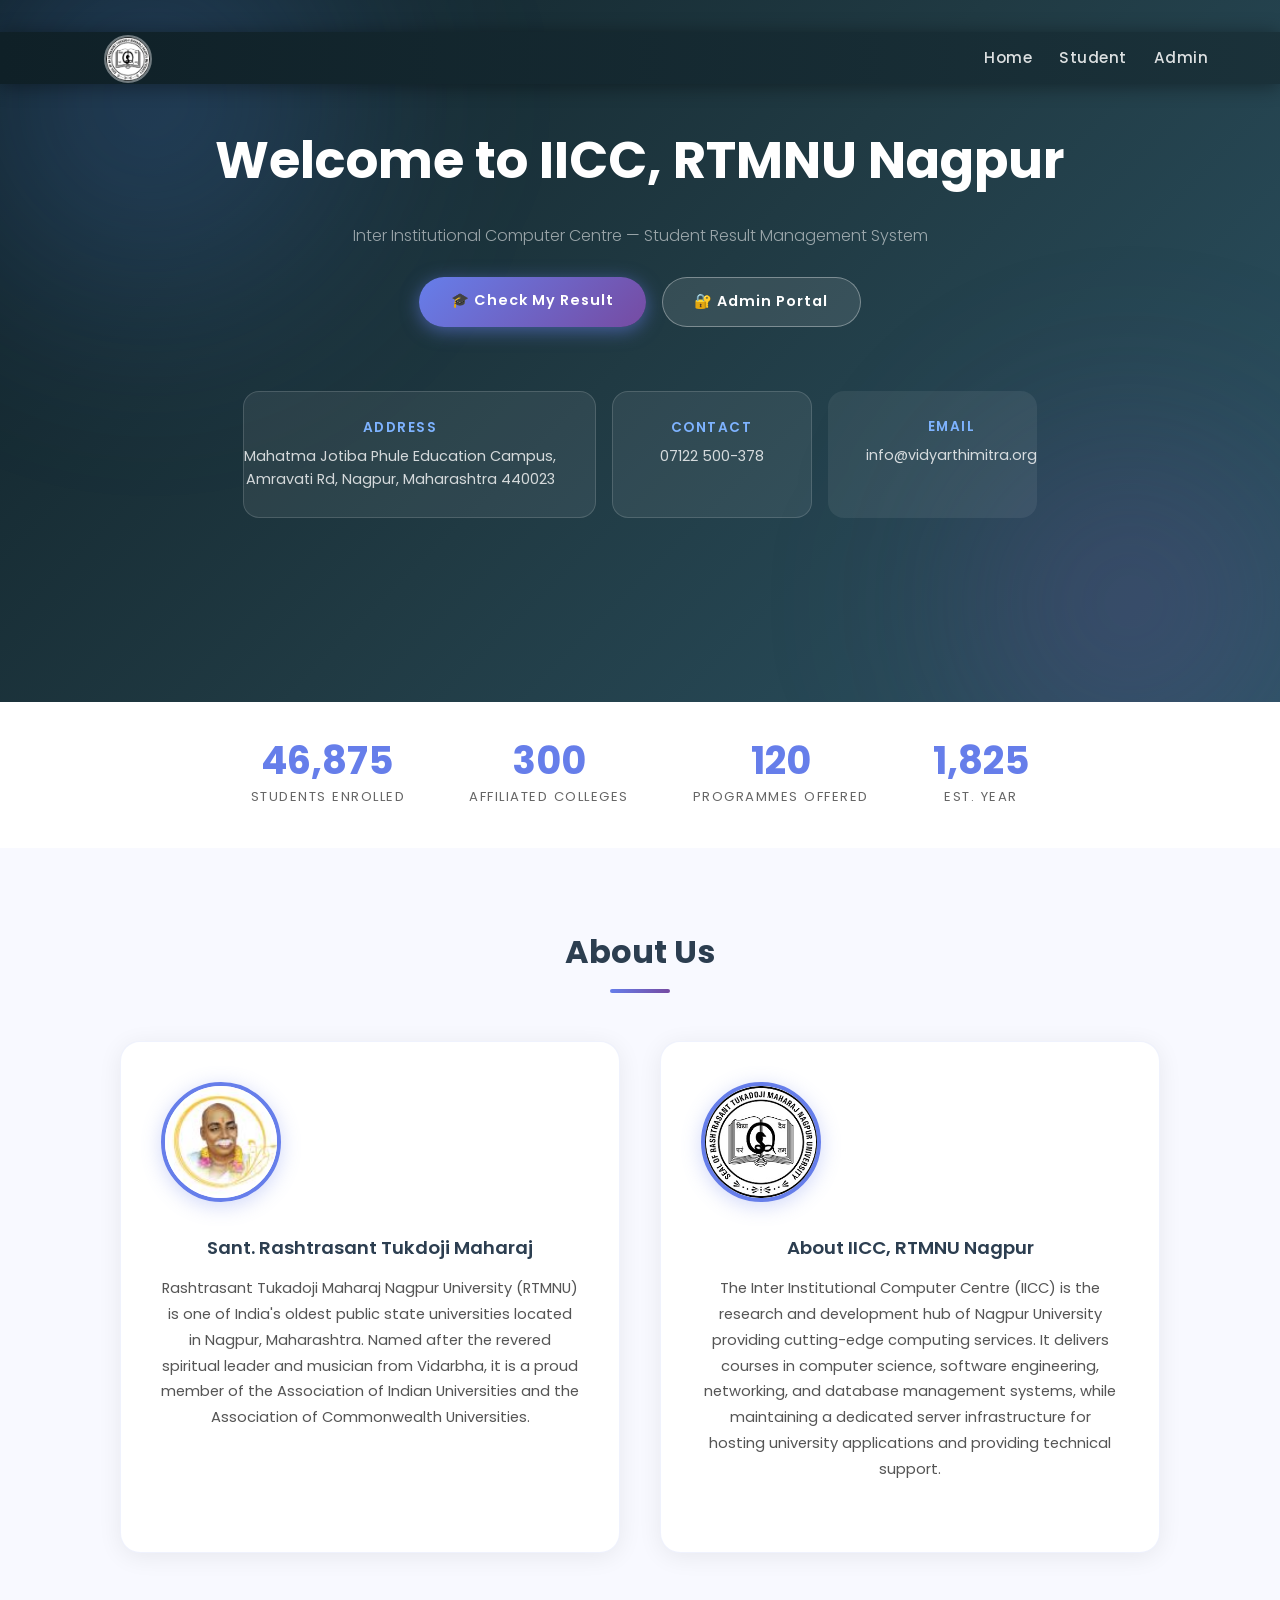
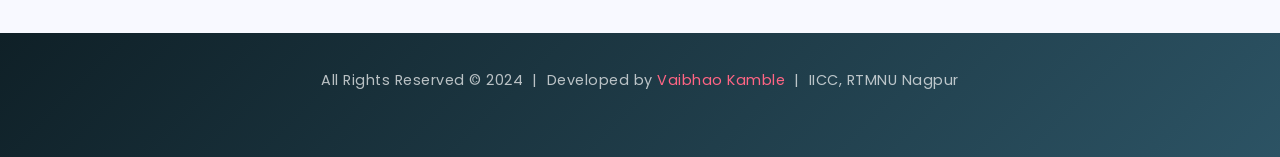
==== commit 5bd9d7ee: "feat: complete UI redesign with animations, glassmorphism, and modern layout Agent-Logs-Url: https:/" ====
--- a/index.html
+++ b/index.html
@@ -1,110 +1,506 @@
 <!DOCTYPE html>
-<html>
+<html lang="en">
   <head>
-    <title>RTMNU NAGPUR</title>
+    <title>RTMNU NAGPUR – Student Result Management</title>
     <meta charset="utf-8" />
     <meta name="viewport" content="width=device-width, initial-scale=1" />
     <link rel="stylesheet" href="assets/css/main.css" />
+    <link rel="stylesheet" href="https://fonts.googleapis.com/css2?family=Poppins:wght@300;400;600;700&display=swap" />
+    <style>
+      /* ── Global overrides ── */
+      body { font-family: 'Poppins', sans-serif; overflow-x: hidden; }
+
+      /* ── Animated gradient header ── */
+      #header {
+        background: linear-gradient(90deg, #0f2027, #203a43, #2c5364);
+        background-size: 300% 100%;
+        animation: headerGrad 8s ease infinite;
+        box-shadow: 0 2px 20px rgba(0,0,0,0.4);
+      }
+      @keyframes headerGrad {
+        0%   { background-position: 0%   50%; }
+        50%  { background-position: 100% 50%; }
+        100% { background-position: 0%   50%; }
+      }
+
+      #header .inner { max-width: 1200px; margin: 0 auto; padding: 0 2em; }
+
+      #header nav a {
+        color: rgba(255,255,255,0.85);
+        font-weight: 500;
+        letter-spacing: 0.5px;
+        transition: color 0.3s ease, border-bottom 0.3s ease;
+        padding-bottom: 4px;
+        border-bottom: 2px solid transparent;
+        font-size: 0.95em;
+      }
+      #header nav a:hover {
+        color: #7eb3ff;
+        border-bottom-color: #7eb3ff;
+      }
+
+      /* ── Hero / Banner ── */
+      #banner {
+        position: relative;
+        padding: 8em 0 7em;
+        background: linear-gradient(135deg, #0f2027 0%, #203a43 50%, #2c5364 100%);
+        overflow: hidden;
+        text-align: center;
+      }
+
+      /* Animated mesh orbs */
+      #banner::before, #banner::after {
+        content: '';
+        position: absolute;
+        border-radius: 50%;
+        filter: blur(80px);
+        animation: orbFloat 12s ease-in-out infinite alternate;
+      }
+      #banner::before {
+        width: 600px; height: 600px;
+        background: radial-gradient(circle, rgba(94,154,255,0.25) 0%, transparent 70%);
+        top: -200px; left: -150px;
+      }
+      #banner::after {
+        width: 500px; height: 500px;
+        background: radial-gradient(circle, rgba(118,75,162,0.3) 0%, transparent 70%);
+        bottom: -150px; right: -100px;
+        animation-delay: -6s;
+      }
+      @keyframes orbFloat {
+        0%   { transform: translate(0, 0)   scale(1);   }
+        100% { transform: translate(60px, 40px) scale(1.15); }
+      }
+
+      /* Particle dots */
+      .particles { position: absolute; inset: 0; pointer-events: none; overflow: hidden; }
+      .particle {
+        position: absolute;
+        width: 4px; height: 4px;
+        background: rgba(255,255,255,0.5);
+        border-radius: 50%;
+        animation: particleDrift linear infinite;
+      }
+
+      #banner .inner {
+        position: relative;
+        z-index: 5;
+        padding-top: 0;
+        border-top: none;
+      }
+
+      #banner h1 {
+        font-size: clamp(1.8em, 4vw, 3.2em);
+        font-weight: 700;
+        color: #fff;
+        line-height: 1.25;
+        margin-bottom: 0.6em;
+        animation: fadeDown 0.8s ease both;
+      }
+      @keyframes fadeDown {
+        from { opacity: 0; transform: translateY(-20px); }
+        to   { opacity: 1; transform: translateY(0); }
+      }
+
+      .banner-subtitle {
+        font-size: 1.05em;
+        color: rgba(255,255,255,0.72);
+        margin-bottom: 2.5em;
+        font-weight: 300;
+        animation: fadeDown 0.9s 0.2s ease both;
+      }
+
+      /* CTA buttons */
+      .cta-group {
+        display: flex;
+        gap: 1em;
+        justify-content: center;
+        flex-wrap: wrap;
+        margin-bottom: 3.5em;
+        animation: fadeDown 1s 0.4s ease both;
+      }
+      .btn {
+        display: inline-block;
+        padding: 0.85em 2.2em;
+        border-radius: 50px;
+        font-family: 'Poppins', sans-serif;
+        font-weight: 600;
+        font-size: 0.9em;
+        letter-spacing: 1px;
+        text-decoration: none;
+        transition: transform 0.25s ease, box-shadow 0.25s ease;
+        cursor: pointer;
+      }
+      .btn-primary {
+        background: linear-gradient(135deg, #667eea, #764ba2);
+        color: #fff;
+        box-shadow: 0 4px 18px rgba(102,126,234,0.55);
+      }
+      .btn-secondary {
+        background: rgba(255,255,255,0.1);
+        color: #fff;
+        border: 1px solid rgba(255,255,255,0.35);
+        backdrop-filter: blur(6px);
+      }
+      .btn:hover { transform: translateY(-3px); box-shadow: 0 8px 28px rgba(0,0,0,0.35); }
+      .btn:active { transform: translateY(-1px); }
+
+      /* Info cards inside banner */
+      #banner .flex {
+        display: flex;
+        justify-content: center;
+        gap: 0;
+        flex-wrap: wrap;
+        animation: fadeDown 1s 0.6s ease both;
+      }
+      #banner .flex div {
+        background: rgba(255,255,255,0.07);
+        backdrop-filter: blur(10px);
+        border: 1px solid rgba(255,255,255,0.15);
+        border-radius: 16px;
+        padding: 1.6em 2.4em;
+        margin: 0.5em;
+        min-width: 200px;
+        transition: transform 0.3s ease, background 0.3s ease;
+      }
+      #banner .flex div:hover {
+        transform: translateY(-6px);
+        background: rgba(255,255,255,0.12);
+      }
+      #banner .flex div h3 {
+        color: #7eb3ff;
+        font-size: 0.85em;
+        text-transform: uppercase;
+        letter-spacing: 1.5px;
+        margin-bottom: 0.5em;
+        font-weight: 600;
+      }
+      #banner .flex div p {
+        color: rgba(255,255,255,0.8);
+        font-size: 0.9em;
+        line-height: 1.6;
+        margin: 0;
+      }
+
+      /* ── Stats bar ── */
+      .stats-bar {
+        background: #fff;
+        padding: 2.5em 1em;
+        box-shadow: 0 4px 30px rgba(0,0,0,0.08);
+        display: flex;
+        justify-content: center;
+        gap: 4em;
+        flex-wrap: wrap;
+      }
+      .stat-item { text-align: center; }
+      .stat-number {
+        font-size: 2.4em;
+        font-weight: 700;
+        color: #667eea;
+        display: block;
+        line-height: 1;
+      }
+      .stat-label {
+        font-size: 0.82em;
+        color: #666;
+        text-transform: uppercase;
+        letter-spacing: 1.5px;
+        margin-top: 6px;
+        display: block;
+      }
+
+      /* ── About section ── */
+      #three.wrapper {
+        padding: 5em 2em;
+        background: #f8f9ff;
+      }
+      #three .inner { max-width: 1100px; margin: 0 auto; }
+
+      .section-title {
+        text-align: center;
+        font-size: 2em;
+        font-weight: 700;
+        color: #2c3e50;
+        margin-bottom: 0.4em;
+      }
+      .section-divider {
+        width: 60px; height: 4px;
+        background: linear-gradient(90deg, #667eea, #764ba2);
+        border-radius: 2px;
+        margin: 0 auto 3em;
+      }
+
+      #three .flex.flex-2 {
+        display: flex;
+        gap: 2.5em;
+        flex-wrap: wrap;
+        justify-content: center;
+      }
+
+      #three article {
+        flex: 1 1 320px;
+        max-width: 500px;
+        background: #fff;
+        border-radius: 20px;
+        padding: 2.5em;
+        box-shadow: 0 4px 24px rgba(0,0,0,0.07);
+        border: 1px solid rgba(102,126,234,0.1);
+        transition: transform 0.35s ease, box-shadow 0.35s ease;
+        opacity: 0;
+        transform: translateY(30px);
+      }
+      #three article.visible {
+        opacity: 1;
+        transform: translateY(0);
+        transition: opacity 0.6s ease, transform 0.6s ease;
+      }
+      #three article:hover {
+        transform: translateY(-8px);
+        box-shadow: 0 12px 40px rgba(102,126,234,0.18);
+      }
+
+      .image.round {
+        text-align: center;
+        margin-bottom: 1.5em;
+      }
+      .image.round img {
+        border-radius: 50%;
+        width: 120px !important;
+        height: 120px !important;
+        object-fit: cover;
+        border: 4px solid #667eea;
+        box-shadow: 0 4px 20px rgba(102,126,234,0.3);
+        transition: transform 0.35s ease;
+      }
+      #three article:hover .image.round img { transform: scale(1.08) rotate(3deg); }
+
+      #three article header h3 {
+        font-size: 1.15em;
+        font-weight: 600;
+        color: #2c3e50;
+        text-align: center;
+        margin-bottom: 0.8em;
+      }
+      #three article p {
+        font-size: 0.92em;
+        color: #555;
+        line-height: 1.75;
+        text-align: center;
+      }
+
+      /* ── Footer ── */
+      footer.site-footer {
+        background: linear-gradient(135deg, #0f2027, #2c5364);
+        color: rgba(255,255,255,0.7);
+        text-align: center;
+        padding: 2.5em 1em;
+        font-size: 0.9em;
+        letter-spacing: 0.5px;
+      }
+      footer.site-footer span { color: #ff6584; }
+
+      /* Remove old HR + center footer */
+      hr.new1 { display: none !important; }
+      body > center { display: none !important; }
+
+      /* ── Responsive tweaks ── */
+      @media (max-width: 768px) {
+        #banner { padding: 6em 1em 5em; }
+        .stats-bar { gap: 2em; }
+        #three article { padding: 2em; }
+      }
+    </style>
   </head>
   <body>
     <!-- Header -->
     <header id="header">
       <div class="inner">
-        <!--<a href="index.html" class="logo"><strong> NIT Raipur</strong></a>-->
-        <div style="width: 10%; float: left">
-          <img src="logo.jpeg" align="left" width="100" height="100" />
+        <div style="width:80px; float:left; line-height:3.25em;">
+          <img src="logo.jpeg" alt="IICC Logo" height="48" width="48"
+               style="border-radius:50%; border:2px solid rgba(255,255,255,0.4); vertical-align:middle;" />
         </div>
         <nav id="nav">
-          <a href="index.html">Home</a> <a href="dgiOneView.html">Student</a>
+          <a href="index.html">Home</a>
+          <a href="dgiOneView.html">Student</a>
           <a href="adminLogin.html">Admin</a>
         </nav>
-        <a href="#navPanel" class="navPanelToggle"
-          ><span class="fa fa-bars"></span
-        ></a>
+        <a href="#navPanel" class="navPanelToggle"><span class="fa fa-bars"></span></a>
       </div>
     </header>
 
-    <!-- Banner -->
+    <!-- Banner / Hero -->
     <section id="banner">
+      <!-- Particle layer -->
+      <div class="particles" id="particles"></div>
+
       <div class="inner">
-        <header>
-          <h1>Welcome to Intern Institute Computer Centre,Nagpur</h1>
-        </header>
+        <h1>Welcome to IICC, RTMNU Nagpur</h1>
+        <p class="banner-subtitle">Inter Institutional Computer Centre &mdash; Student Result Management System</p>
+
+        <div class="cta-group">
+          <a href="dgiOneView.html" class="btn btn-primary">🎓 Check My Result</a>
+          <a href="adminLogin.html" class="btn btn-secondary">🔐 Admin Portal</a>
+        </div>
 
         <div class="flex">
           <div>
             <h3>Address</h3>
-            <p>
-              Mahatma Jotiba Phule Education Campus, Amravati Road, <br />
-              Amravati Rd, Nagpur, Maharashtra 440023
-            </p>
+            <p>Mahatma Jotiba Phule Education Campus,<br>Amravati Rd, Nagpur, Maharashtra 440023</p>
           </div>
-
           <div>
-            <h3>Contact Number</h3>
+            <h3>Contact</h3>
             <p>07122 500-378</p>
           </div>
-
           <div>
-            <h3>Email Address</h3>
+            <h3>Email</h3>
             <p>info@vidyarthimitra.org</p>
           </div>
         </div>
       </div>
     </section>
 
-    <!-- Three -->
-    <section id="three" class="wrapper align-center">
+    <!-- Stats bar -->
+    <div class="stats-bar">
+      <div class="stat-item">
+        <span class="stat-number" data-target="50000">0</span>
+        <span class="stat-label">Students Enrolled</span>
+      </div>
+      <div class="stat-item">
+        <span class="stat-number" data-target="300">0</span>
+        <span class="stat-label">Affiliated Colleges</span>
+      </div>
+      <div class="stat-item">
+        <span class="stat-number" data-target="120">0</span>
+        <span class="stat-label">Programmes Offered</span>
+      </div>
+      <div class="stat-item">
+        <span class="stat-number" data-target="1923">0</span>
+        <span class="stat-label">Est. Year</span>
+      </div>
+    </div>
+
+    <!-- About -->
+    <section id="three" class="wrapper">
       <div class="inner">
+        <h2 class="section-title">About Us</h2>
+        <div class="section-divider"></div>
         <div class="flex flex-2">
           <article>
             <div class="image round">
-              <img src="rtmnu1.jpg" alt="Pic 01" />
+              <img src="rtmnu1.jpg" alt="Rashtrasant Tukadoji Maharaj" />
             </div>
             <header>
-              <h3>Sant.Rashtrasant tukdoji maharaj</h3>
+              <h3>Sant. Rashtrasant Tukdoji Maharaj</h3>
             </header>
             <p>
-              Rashtrasant Tukadoji Maharaj Nagpur University (RTMNU), formerly
-              Nagpur University, is a public state university located in Nagpur,
-              Maharashtra. It is one of India's oldest universities, as well as
-              the second oldest in Maharashtra. It is named after Rashtrasant
-              Tukdoji Maharaj, a spiritual leader, orator, and musician from
-              Vidarbha. The university is a member of the Association of Indian
-              Universities and the Association of Commonwealth Universities
+              Rashtrasant Tukadoji Maharaj Nagpur University (RTMNU) is one of
+              India's oldest public state universities located in Nagpur,
+              Maharashtra. Named after the revered spiritual leader and musician
+              from Vidarbha, it is a proud member of the Association of Indian
+              Universities and the Association of Commonwealth Universities.
             </p>
           </article>
           <article>
             <div class="image round">
-              <img src="logo.jpeg" width="100" height="100" alt="Pic 02" />
+              <img src="logo.jpeg" alt="IICC Logo" />
             </div>
             <header>
-              <h3>About IICC RTMNU,Nagpur</h3>
+              <h3>About IICC, RTMNU Nagpur</h3>
             </header>
             <p>
-              The Inter Institutional Computer Centre (IICC) of Nagpur
-              University is a research and development centre that provides
-              computing services to the university. It offers various courses in
-              computer science, software engineering, networking technologies,
-              database management systems and other related fields. IICC also
-              has its own dedicated server for hosting websites and applications
-              developed by students or faculty members. In addition to this, it
-              provides technical support for hardware maintenance as well as
-              network security solutions.
+              The Inter Institutional Computer Centre (IICC) is the research and
+              development hub of Nagpur University providing cutting-edge
+              computing services. It delivers courses in computer science,
+              software engineering, networking, and database management systems,
+              while maintaining a dedicated server infrastructure for hosting
+              university applications and providing technical support.
             </p>
           </article>
         </div>
       </div>
     </section>
+
+    <!-- Footer -->
+    <footer class="site-footer">
+      <p>All Rights Reserved &copy; 2024 &nbsp;|&nbsp; Developed by <span>Vaibhao Kamble</span> &nbsp;|&nbsp; IICC, RTMNU Nagpur</p>
+    </footer>
 
     <!-- Scripts -->
     <script src="assets/js/jquery.min.js"></script>
     <script src="assets/js/skel.min.js"></script>
     <script src="assets/js/util.js"></script>
     <script src="assets/js/main.js"></script>
-    <hr class="new1" />
-    <center>
-      <h1>All Right Reserved @Vaibhao Kamble</h1>
-    </center>
+
+    <script>
+      /* ── Particle generator ── */
+      (function () {
+        var container = document.getElementById('particles');
+        if (!container) return;
+        for (var i = 0; i < 35; i++) {
+          var dot = document.createElement('div');
+          dot.className = 'particle';
+          var size = Math.random() * 4 + 2;
+          var x    = Math.random() * 100;
+          var dur  = Math.random() * 20 + 10;
+          var del  = Math.random() * 15;
+          dot.style.cssText = [
+            'width:'  + size + 'px',
+            'height:' + size + 'px',
+            'left:'   + x    + '%',
+            'bottom: -10px',
+            'opacity:' + (Math.random() * 0.5 + 0.2),
+            'animation-duration:' + dur + 's',
+            'animation-delay:-'   + del + 's'
+          ].join(';');
+          container.appendChild(dot);
+        }
+        /* Add keyframe dynamically for particles */
+        var style = document.createElement('style');
+        style.textContent = '@keyframes particleDrift{0%{transform:translateY(0) scale(1);}100%{transform:translateY(-110vh) scale(0.4);}}';
+        document.head.appendChild(style);
+      }());
+
+      /* ── Animated counters ── */
+      function animateCounters() {
+        document.querySelectorAll('.stat-number').forEach(function (el) {
+          var target = parseInt(el.dataset.target, 10);
+          var start  = 0;
+          var step   = Math.ceil(target / 80);
+          var timer  = setInterval(function () {
+            start += step;
+            if (start >= target) { start = target; clearInterval(timer); }
+            el.textContent = start.toLocaleString();
+          }, 20);
+        });
+      }
+
+      /* ── Intersection Observer: cards & counters ── */
+      var statsBar   = document.querySelector('.stats-bar');
+      var articles   = document.querySelectorAll('#three article');
+      var countersRun = false;
+
+      if ('IntersectionObserver' in window) {
+        var statsObs = new IntersectionObserver(function (entries) {
+          entries.forEach(function (e) {
+            if (e.isIntersecting && !countersRun) {
+              countersRun = true;
+              animateCounters();
+            }
+          });
+        }, { threshold: 0.3 });
+        if (statsBar) statsObs.observe(statsBar);
+
+        var cardObs = new IntersectionObserver(function (entries) {
+          entries.forEach(function (e) {
+            if (e.isIntersecting) { e.target.classList.add('visible'); }
+          });
+        }, { threshold: 0.15 });
+        articles.forEach(function (a) { cardObs.observe(a); });
+      } else {
+        /* Fallback for older browsers */
+        animateCounters();
+        articles.forEach(function (a) { a.classList.add('visible'); });
+      }
+    </script>
   </body>
 </html>
